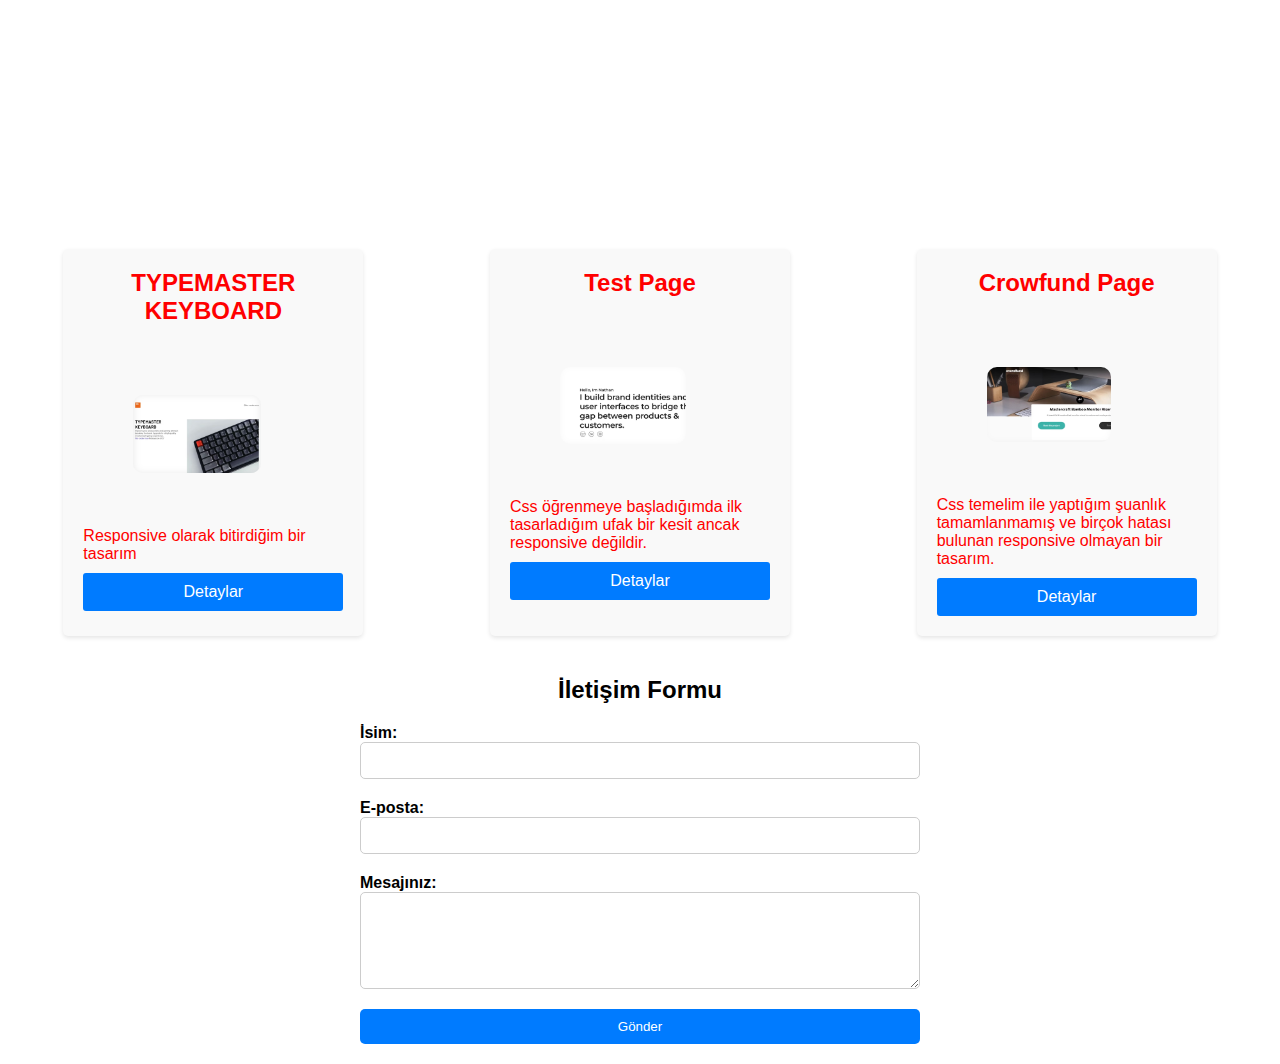
==== index.html @ ea6cc16a "first commit" ====
<!DOCTYPE html>
<html lang="tr">
<head>
    <meta charset="UTF-8">
    <meta name="viewport" content="width=device-width, initial-scale=1.0">
    <title>Benim Projelerim</title>
    <link rel="stylesheet" href="assets/css/style.css">
</head>
<body>
    <div class="container">
        <div class="header fade-in">
            <h1>Burak Projeler</h1>
            <div class="about-me">
                <img src="assets/img/istockphoto-2121895566-1024x1024.jpg" alt="Profil Fotoğrafı">
                <p>Ben bir front end developer'ım ve bu benim projelerimi paylaştığım site.</p>
            </div>
        </div>
            <div class="project-cards color-change">
                <div class="project-card">
                    <h2>TYPEMASTER KEYBOARD</h2>
                    <img src="assets/img/keyboard.png" alt="">
                    <p>Responsive olarak bitirdiğim bir tasarım</p>
                    <a href="https://velvety-brigadeiros-724b7d.netlify.app/" target="_blank">Detaylar</a>
                </div>
                <div class="project-card">
                    <h2>Test Page</h2>
                    <img src="assets/img/testpage.png" alt="">
                    <p>Css öğrenmeye başladığımda ilk tasarladığım ufak bir kesit ancak responsive değildir.</p>
                    <a href="https://cool-frangollo-1b4752.netlify.app" target="_blank">Detaylar</a>
                </div>
                <div class="project-card">
                    <h2>Crowfund Page</h2>
                    <img src="assets/img/crowfund.png" alt="">
                    <p>Css temelim ile yaptığım şuanlık tamamlanmamış ve birçok hatası bulunan responsive olmayan bir tasarım.</p>
                    <a href="https://polite-marigold-a3137e.netlify.app" target="_blank">Detaylar</a>
                </div>
            </div>
            <div class="form">
                <h2>İletişim Formu</h2>
                <form action="#" method="POST">
                    <div class="form-group">
                        <label for="name">İsim:</label>
                        <input type="text" id="name" name="name" required>
                    </div>
                    <div class="form-group">
                        <label for="email">E-posta:</label>
                        <input type="email" id="email" name="email" required>
                    </div>
                    <div class="form-group">
                        <label for="message">Mesajınız:</label>
                        <textarea id="message" name="message" rows="5" required></textarea>
                    </div>
                    <button type="submit">Gönder</button>
                </form>
            </div>
    </div>
</body>
</html>
---- assets/css/style.css ----
* {
    padding: 0;
    margin: 0;
    box-sizing: border-box;
}

body {
    font-family: Arial, sans-serif;
    margin: 0;
    padding: 0;
}

.header {
    background-color: #f0f0f0;
    padding: 20px;
    text-align: center;
}

.about-me {
    margin-top: 20px;
}

.about-me img {
    width: 100px;
    height: 100px;
    border-radius: 50%;
    margin-bottom: 10px;
}

.project-cards {
    display: flex;
    flex-wrap: wrap;
    justify-content: space-around;
    margin-top: 20px;
}

.project-card {
    background-color: #f9f9f9;
    border-radius: 5px;
    box-shadow: 0 2px 4px rgba(0, 0, 0, 0.1);
    width: 300px;
    padding: 20px;
    margin-bottom: 20px;
    transition: transform 0.3s ease-in-out;
}

.project-card img {
    border-radius: 10px;
    margin: 50px 50px;
}

.project-card h2 {
    text-align: center;
}

.project-card:hover {
    transform: translateY(-5px);
}

.project-card p {
    margin-bottom: 10px;
}

.project-card a {
    display: block;
    text-align: center;
    background-color: #007bff;
    color: #fff;
    text-decoration: none;
    padding: 10px 0;
    border-radius: 3px;
    transition: background-color 0.3s ease-in-out;
}

.project-card a:hover {
    background-color: #0056b3;
}

.project-card a:active {
    background-color: #003d7a;
}

.form {
    max-width: 600px;
    margin: 0 auto;
    padding: 20px;
}

h2 {
    text-align: center;
    margin-bottom: 20px;
}

form {
    display: grid;
    gap: 20px;
}

.form-group {
    display: grid;
}

label {
    font-weight: bold;
}

input[type="text"],
input[type="email"],
textarea {
    width: 100%;
    padding: 10px;
    border: 1px solid #ccc;
    border-radius: 5px;
    box-sizing: border-box;
}

button {
    background-color: #007bff;
    color: #fff;
    border: none;
    padding: 10px 20px;
    border-radius: 5px;
    cursor: pointer;
    transition: background-color 0.3s ease-in-out;
}

button:hover {
    background-color: #0056b3;
}



/* keyframe kullanarak sağdan sola animasyonu */
.fade-in {
    opacity: 0;
    animation: fade-in 3s forwards;
}

@keyframes fade-in {
    from {
        opacity: 0;
        transform: translateX(-20px);
    }
    to {
        opacity: 1;
        transform: translateX(0);
    }
}

/* keyframe kullanarak renk değiştirme animasyonu */
.color-change {
    color: red;
    animation: color-change 2s infinite alternate;
}

@keyframes color-change {
    from {
        color: red;
    }
    to {
        color: blue;
    }
}
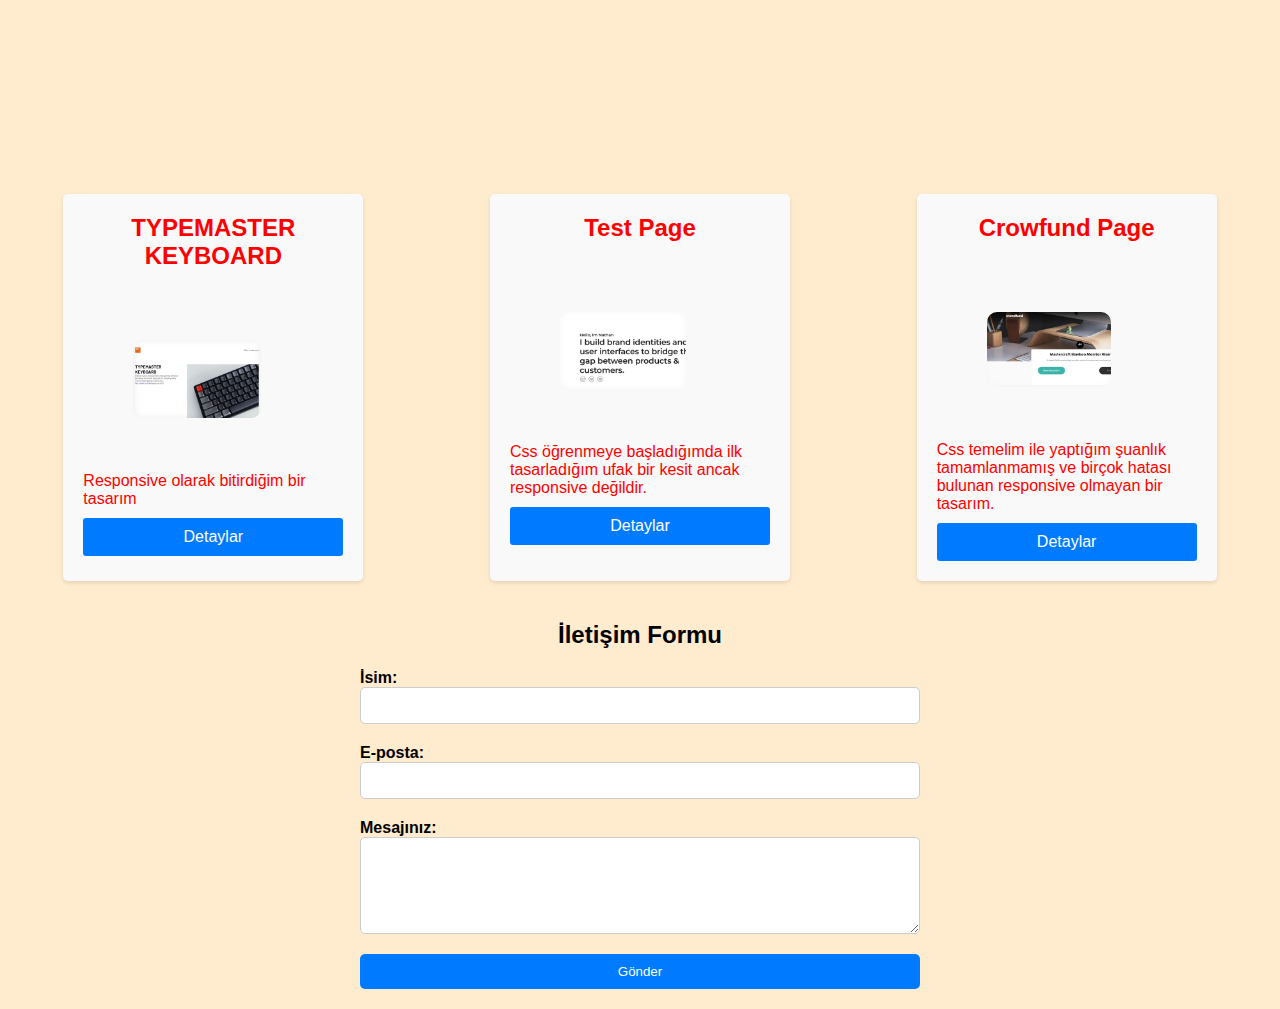
==== commit eb6fe1e3: "header kısmı düzenleniyor" ====
--- a/index.html
+++ b/index.html
@@ -9,10 +9,8 @@
 <body>
     <div class="container">
         <div class="header fade-in">
-            <h1>Burak Projeler</h1>
             <div class="about-me">
                 <img src="assets/img/istockphoto-2121895566-1024x1024.jpg" alt="Profil Fotoğrafı">
-                <p>Ben bir front end developer'ım ve bu benim projelerimi paylaştığım site.</p>
             </div>
         </div>
             <div class="project-cards color-change">
--- a/assets/css/style.css
+++ b/assets/css/style.css
@@ -10,10 +10,13 @@
     padding: 0;
 }
 
+.container{
+    background-color: blanchedalmond;
+}
 .header {
     background-color: #f0f0f0;
     padding: 20px;
-    text-align: center;
+    justify-content: space-between;
 }
 
 .about-me {
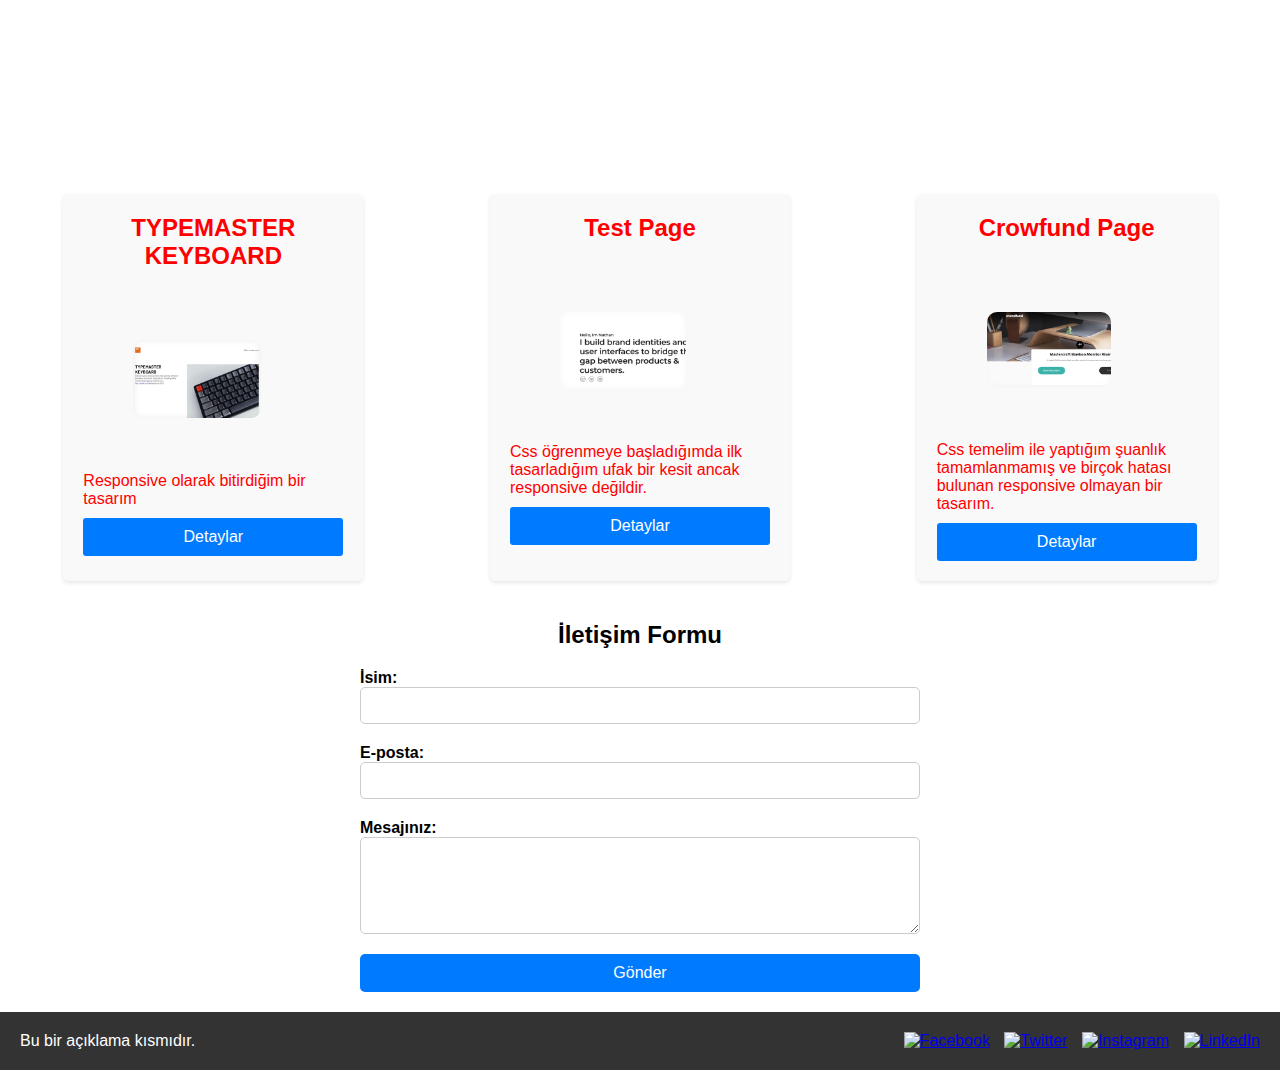
==== commit 82b6a6e7: "footer eklendi ve headerda düzenleme yapıldı" ====
--- a/index.html
+++ b/index.html
@@ -7,33 +7,46 @@
     <link rel="stylesheet" href="assets/css/style.css">
 </head>
 <body>
-    <div class="container">
+
+        <!-- header başlangıç -->
         <div class="header fade-in">
             <div class="about-me">
                 <img src="assets/img/istockphoto-2121895566-1024x1024.jpg" alt="Profil Fotoğrafı">
             </div>
+            <div class="header-right">
+                <a href="#"></a>
+                <a href="#"></a>
+                <a href="#"></a>
+            </div>
         </div>
-            <div class="project-cards color-change">
-                <div class="project-card">
-                    <h2>TYPEMASTER KEYBOARD</h2>
-                    <img src="assets/img/keyboard.png" alt="">
-                    <p>Responsive olarak bitirdiğim bir tasarım</p>
-                    <a href="https://velvety-brigadeiros-724b7d.netlify.app/" target="_blank">Detaylar</a>
+        <!-- header bitim -->
+
+            <!-- card kısmı başlangıç -->
+                <div class="project-cards color-change">
+                    <div class="project-card">
+                        <h2>TYPEMASTER KEYBOARD</h2>
+                        <img src="assets/img/keyboard.png" alt="">
+                        <p>Responsive olarak bitirdiğim bir tasarım</p>
+                        <a href="https://velvety-brigadeiros-724b7d.netlify.app/" target="_blank">Detaylar</a>
+                    </div>
+                    <div class="project-card">
+                        <h2>Test Page</h2>
+                        <img src="assets/img/testpage.png" alt="">
+                        <p>Css öğrenmeye başladığımda ilk tasarladığım ufak bir kesit ancak responsive değildir.</p>
+                        <a href="https://cool-frangollo-1b4752.netlify.app" target="_blank">Detaylar</a>
+                    </div>
+                    <div class="project-card">
+                        <h2>Crowfund Page</h2>
+                        <img src="assets/img/crowfund.png" alt="">
+                        <p>Css temelim ile yaptığım şuanlık tamamlanmamış ve birçok hatası bulunan responsive olmayan bir tasarım.</p>
+                        <a href="https://polite-marigold-a3137e.netlify.app" target="_blank">Detaylar</a>
+                    </div>
                 </div>
-                <div class="project-card">
-                    <h2>Test Page</h2>
-                    <img src="assets/img/testpage.png" alt="">
-                    <p>Css öğrenmeye başladığımda ilk tasarladığım ufak bir kesit ancak responsive değildir.</p>
-                    <a href="https://cool-frangollo-1b4752.netlify.app" target="_blank">Detaylar</a>
-                </div>
-                <div class="project-card">
-                    <h2>Crowfund Page</h2>
-                    <img src="assets/img/crowfund.png" alt="">
-                    <p>Css temelim ile yaptığım şuanlık tamamlanmamış ve birçok hatası bulunan responsive olmayan bir tasarım.</p>
-                    <a href="https://polite-marigold-a3137e.netlify.app" target="_blank">Detaylar</a>
-                </div>
-            </div>
-            <div class="form">
+            <!-- card kısmı bitim -->
+
+
+            <!-- form kısmı başlangıç -->
+                <div class="form">
                 <h2>İletişim Formu</h2>
                 <form action="#" method="POST">
                     <div class="form-group">
@@ -48,9 +61,25 @@
                         <label for="message">Mesajınız:</label>
                         <textarea id="message" name="message" rows="5" required></textarea>
                     </div>
-                    <button type="submit">Gönder</button>
+                    <a href="#" type="submit">Gönder</a>
                 </form>
+                </div>
+            <!-- form kısmı bitim -->
+
+
+                <!-- footer başlangıç -->
+            <div class="footer">
+                <div class="left">
+                    <p>Bu bir açıklama kısmıdır.</p>
+                </div>
+                <div class="right">
+                    <a href="#"><img src="facebook_logo.png" alt="Facebook"></a>
+                    <a href="#"><img src="twitter_logo.png" alt="Twitter"></a>
+                    <a href="#"><img src="instagram_logo.png" alt="Instagram"></a>
+                    <a href="#"><img src="linkedin_logo.png" alt="LinkedIn"></a>
+                </div>
             </div>
-    </div>
+            <!-- footer bitim -->
+            
 </body>
 </html>
--- a/assets/css/style.css
+++ b/assets/css/style.css
@@ -10,9 +10,6 @@
     padding: 0;
 }
 
-.container{
-    background-color: blanchedalmond;
-}
 .header {
     background-color: #f0f0f0;
     padding: 20px;
@@ -35,6 +32,7 @@
     flex-wrap: wrap;
     justify-content: space-around;
     margin-top: 20px;
+    
 }
 
 .project-card {
@@ -97,6 +95,18 @@
 form {
     display: grid;
     gap: 20px;
+
+    a{
+        text-decoration: none;
+        text-align: center;
+        background-color: #007bff;
+        color: #fff;
+        border: none;
+        padding: 10px 20px;
+        border-radius: 5px;
+        cursor: pointer;
+        transition: background-color 0.3s ease-in-out;
+    }
 }
 
 .form-group {
@@ -117,20 +127,33 @@
     box-sizing: border-box;
 }
 
-button {
-    background-color: #007bff;
-    color: #fff;
-    border: none;
-    padding: 10px 20px;
-    border-radius: 5px;
-    cursor: pointer;
-    transition: background-color 0.3s ease-in-out;
-}
+ 
 
 button:hover {
     background-color: #0056b3;
 }
 
+.footer {
+    background-color: #333; /* Footer arka plan rengi */
+    color: white; /* Metin rengi */
+    padding: 20px; /* Padding değerleri */
+    display: flex;
+    justify-content: space-between; /* Sol ve sağ kenarlar arasında boşluk */
+    align-items: center; /* Öğeleri dikey olarak hizalar */
+}
+
+.footer .left p {
+    margin: 0; /* Paragrafın kenar boşluğunu sıfırla */
+}
+
+.footer .right a {
+    margin-left: 10px; /* Logo öğeleri arasında boşluk */
+}
+
+.footer .right a img {
+    width: 30px; /* Logo öğe genişliği */
+    height: auto; /* Logo öğe yüksekliği otomatik */
+}
 
 
 /* keyframe kullanarak sağdan sola animasyonu */
@@ -164,3 +187,5 @@
         color: blue;
     }
 }
+
+
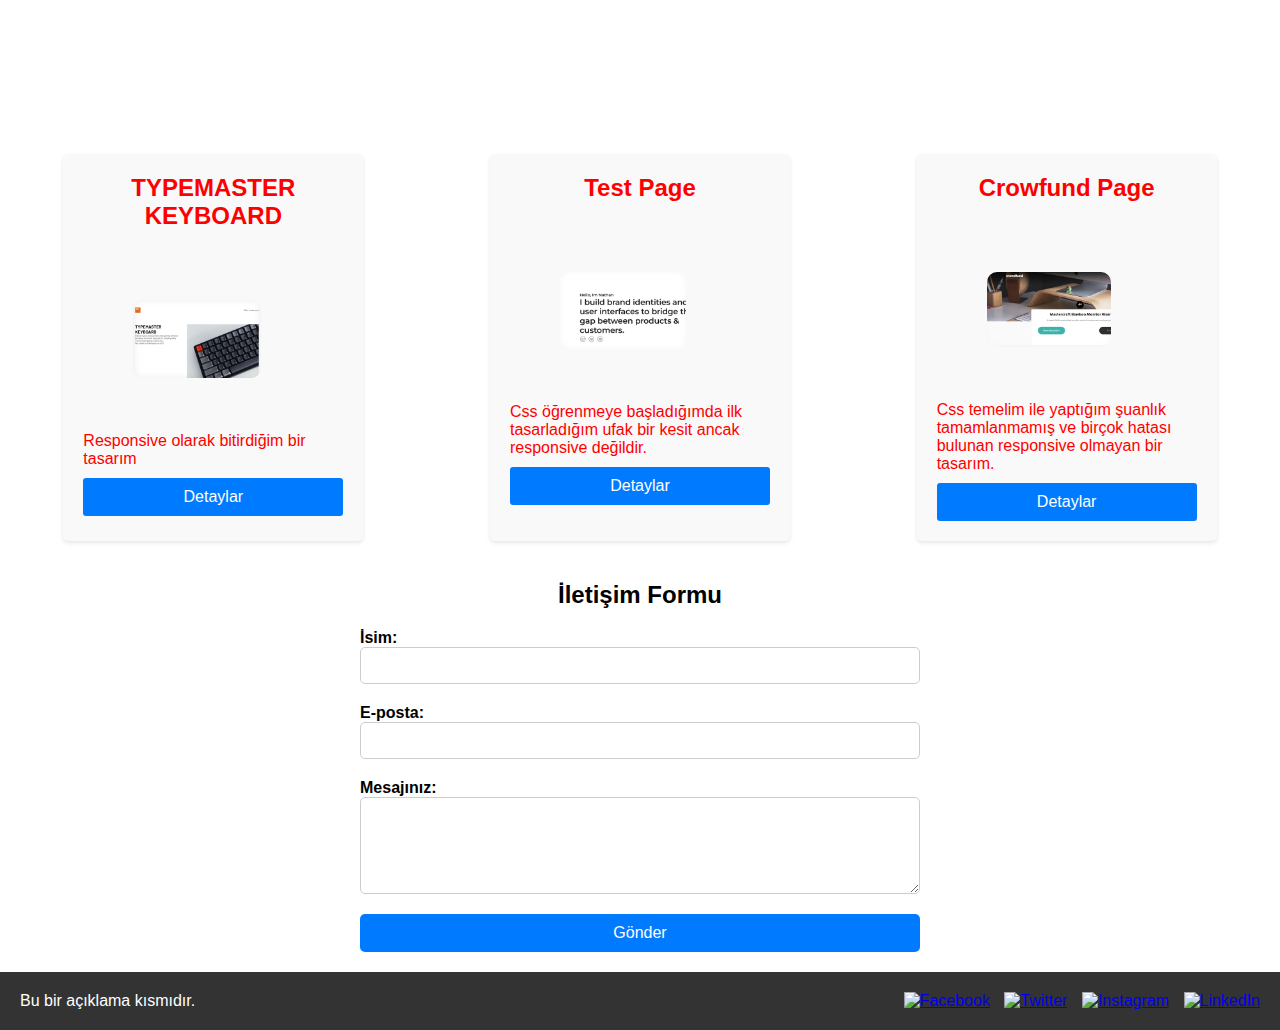
==== commit ff9fa091: "headerde renk değişimi yaptım" ====
--- a/index.html
+++ b/index.html
@@ -14,9 +14,9 @@
                 <img src="assets/img/istockphoto-2121895566-1024x1024.jpg" alt="Profil Fotoğrafı">
             </div>
             <div class="header-right">
-                <a href="#"></a>
-                <a href="#"></a>
-                <a href="#"></a>
+                <a href="#">Hakkımda</a>
+                <a href="#">Projelerim</a>
+                <a href="#">İletişim</a>
             </div>
         </div>
         <!-- header bitim -->
--- a/assets/css/style.css
+++ b/assets/css/style.css
@@ -11,9 +11,28 @@
 }
 
 .header {
-    background-color: #f0f0f0;
-    padding: 20px;
+    background-color: rgb(26, 25, 25);
     justify-content: space-between;
+    display: flex;
+    padding-inline: 50px;
+}
+
+.header-right{
+    display: flex;
+    gap: 50px;
+    align-items: center;
+}
+
+.header .header-right a {
+    text-decoration: none;
+    margin-right: 20px; 
+    font-size: 18px; 
+    transition: color 0.3s;
+    color:white;
+}
+
+.header .header-right a:hover {
+    color: #ffd700;
 }
 
 .about-me {
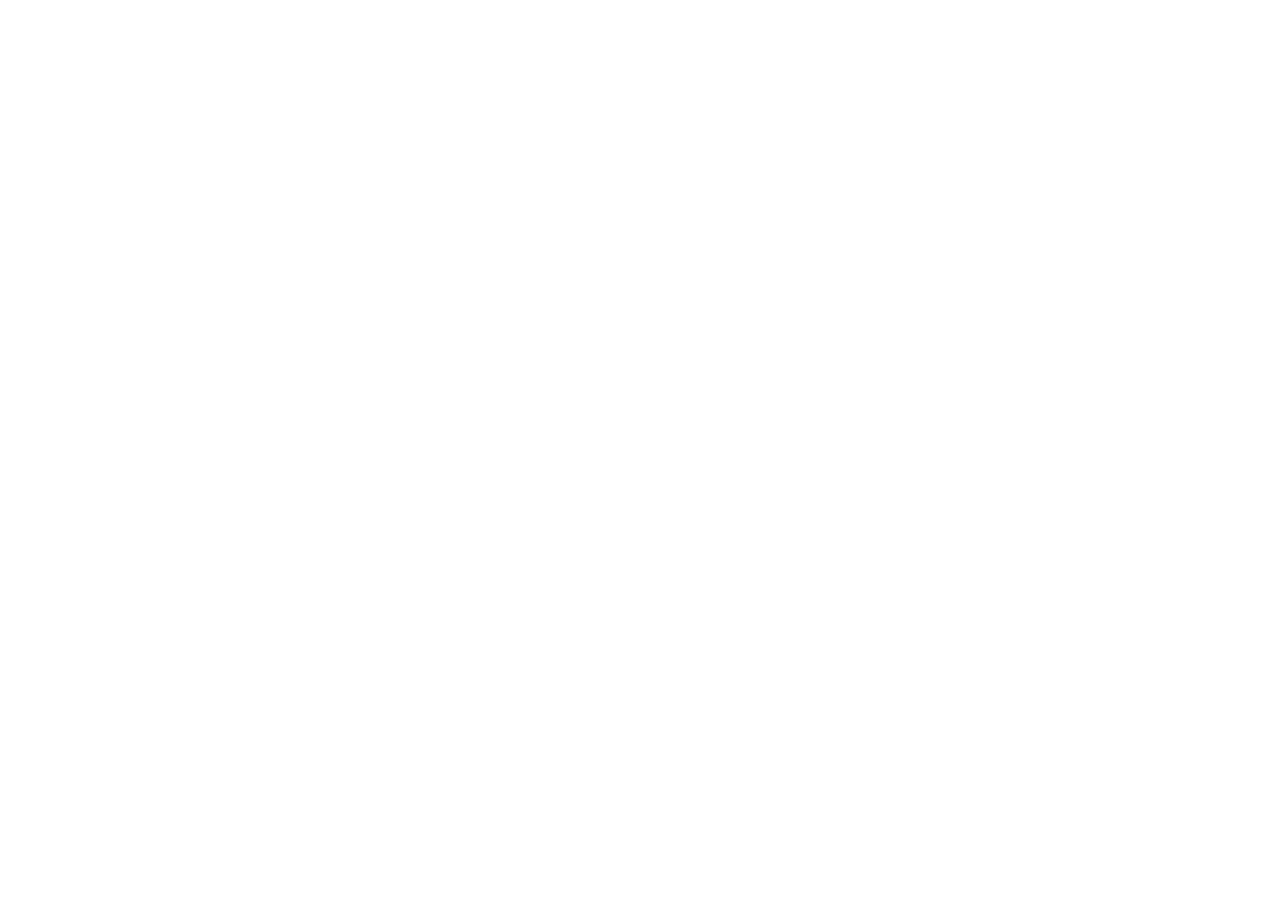
==== commit 2c4275a0: "projeler.html eklendi ve bölündü" ====
--- a/index.html
+++ b/index.html
@@ -7,79 +7,6 @@
     <link rel="stylesheet" href="assets/css/style.css">
 </head>
 <body>
-
-        <!-- header başlangıç -->
-        <div class="header fade-in">
-            <div class="about-me">
-                <img src="assets/img/istockphoto-2121895566-1024x1024.jpg" alt="Profil Fotoğrafı">
-            </div>
-            <div class="header-right">
-                <a href="#">Hakkımda</a>
-                <a href="#">Projelerim</a>
-                <a href="#">İletişim</a>
-            </div>
-        </div>
-        <!-- header bitim -->
-
-            <!-- card kısmı başlangıç -->
-                <div class="project-cards color-change">
-                    <div class="project-card">
-                        <h2>TYPEMASTER KEYBOARD</h2>
-                        <img src="assets/img/keyboard.png" alt="">
-                        <p>Responsive olarak bitirdiğim bir tasarım</p>
-                        <a href="https://velvety-brigadeiros-724b7d.netlify.app/" target="_blank">Detaylar</a>
-                    </div>
-                    <div class="project-card">
-                        <h2>Test Page</h2>
-                        <img src="assets/img/testpage.png" alt="">
-                        <p>Css öğrenmeye başladığımda ilk tasarladığım ufak bir kesit ancak responsive değildir.</p>
-                        <a href="https://cool-frangollo-1b4752.netlify.app" target="_blank">Detaylar</a>
-                    </div>
-                    <div class="project-card">
-                        <h2>Crowfund Page</h2>
-                        <img src="assets/img/crowfund.png" alt="">
-                        <p>Css temelim ile yaptığım şuanlık tamamlanmamış ve birçok hatası bulunan responsive olmayan bir tasarım.</p>
-                        <a href="https://polite-marigold-a3137e.netlify.app" target="_blank">Detaylar</a>
-                    </div>
-                </div>
-            <!-- card kısmı bitim -->
-
-
-            <!-- form kısmı başlangıç -->
-                <div class="form">
-                <h2>İletişim Formu</h2>
-                <form action="#" method="POST">
-                    <div class="form-group">
-                        <label for="name">İsim:</label>
-                        <input type="text" id="name" name="name" required>
-                    </div>
-                    <div class="form-group">
-                        <label for="email">E-posta:</label>
-                        <input type="email" id="email" name="email" required>
-                    </div>
-                    <div class="form-group">
-                        <label for="message">Mesajınız:</label>
-                        <textarea id="message" name="message" rows="5" required></textarea>
-                    </div>
-                    <a href="#" type="submit">Gönder</a>
-                </form>
-                </div>
-            <!-- form kısmı bitim -->
-
-
-                <!-- footer başlangıç -->
-            <div class="footer">
-                <div class="left">
-                    <p>Bu bir açıklama kısmıdır.</p>
-                </div>
-                <div class="right">
-                    <a href="#"><img src="facebook_logo.png" alt="Facebook"></a>
-                    <a href="#"><img src="twitter_logo.png" alt="Twitter"></a>
-                    <a href="#"><img src="instagram_logo.png" alt="Instagram"></a>
-                    <a href="#"><img src="linkedin_logo.png" alt="LinkedIn"></a>
-                </div>
-            </div>
-            <!-- footer bitim -->
-            
+    
 </body>
 </html>
--- a/assets/css/style.css
+++ b/assets/css/style.css
@@ -153,12 +153,18 @@
 }
 
 .footer {
-    background-color: #333; /* Footer arka plan rengi */
-    color: white; /* Metin rengi */
-    padding: 20px; /* Padding değerleri */
-    display: flex;
-    justify-content: space-between; /* Sol ve sağ kenarlar arasında boşluk */
-    align-items: center; /* Öğeleri dikey olarak hizalar */
+    background-color: #333;
+    color: white; 
+    padding: 20px; 
+    display: flex;
+    justify-content: space-between; 
+    align-items: center; 
+    position: fixed; 
+    bottom: 0; 
+    width: 100%; 
+    z-index: 1000; 
+    
+    
 }
 
 .footer .left p {
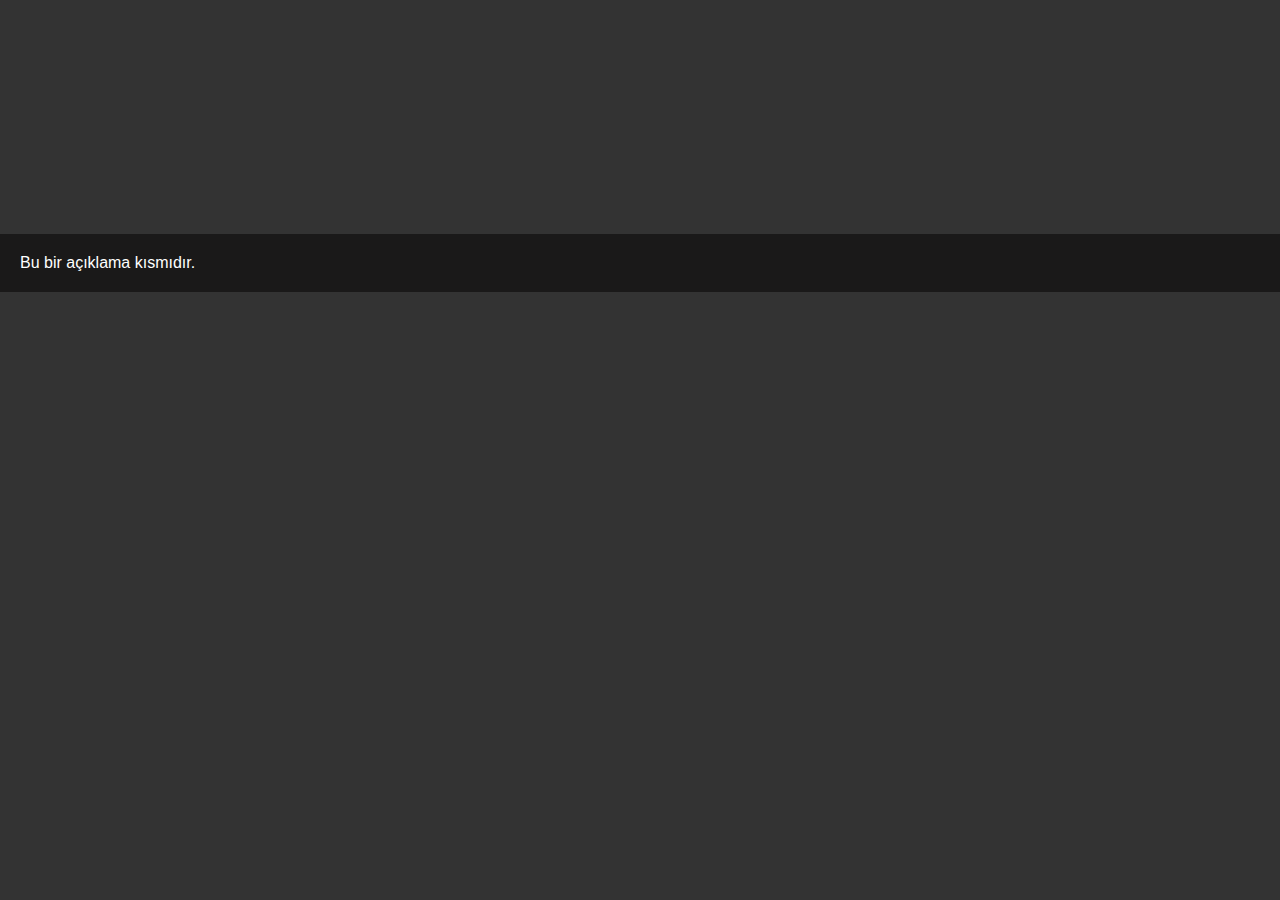
==== commit aea122f2: "düzenleme" ====
--- a/index.html
+++ b/index.html
@@ -5,8 +5,34 @@
     <meta name="viewport" content="width=device-width, initial-scale=1.0">
     <title>Benim Projelerim</title>
     <link rel="stylesheet" href="assets/css/style.css">
+    <link rel="stylesheet" href="https://cdnjs.cloudflare.com/ajax/libs/font-awesome/6.5.2/css/all.min.css" integrity="sha512-SnH5WK+bZxgPHs44uWIX+LLJAJ9/2PkPKZ5QiAj6Ta86w+fsb2TkcmfRyVX3pBnMFcV7oQPJkl9QevSCWr3W6A==" crossorigin="anonymous" referrerpolicy="no-referrer" />
 </head>
 <body>
-    
-</body>
-</html>
+
+        <!-- header başlangıç kısmı -->
+        <div class="header fade-in">
+            <div class="about-me">
+                <img src="assets/img/istockphoto-2121895566-1024x1024.jpg" alt="Profil Fotoğrafı">
+            </div>
+            <div class="header-right">
+                <a href="anasayfa.html">Anasayfa</a>
+                <a href="hakkımda.html">hakkımda</a>
+                <a href="projeler.html">Projelerim</a>
+                <a href="form.html">İletişim</a>
+            </div>
+        </div>
+        <!-- header bitim -->
+
+        <!-- footer başlangıç -->
+            <div class="footer">
+                <div class="left">
+                    <p>Bu bir açıklama kısmıdır.</p>
+                </div>
+                <div class="right">
+                    <a href="https://www.instagram.com/burak_oz09" class="fa-brands fa-instagram fa-beat-fade fa-2xl" target="_blank" class="fa-brands fa-instagram fa-beat-fade fa-2xl" style="color: #fcfcfb;"></a>
+                    <a class="fa-brands fa-twitter fa-beat-fade fa-2xl" target="_blank"  style="color: #fcfcfb;"></a>
+                    <a class="fa-brands fa-github fa-beat-fade fa-2xl" target="_blank" style="color: #fcfcfb;"></a>                    
+                    <a class="fa-brands fa-linkedin fa-beat-fade fa-2xl" target="_blank" style="color: #fcfcfb;"></a>                
+                </div>
+            </div>
+        <!-- footer bitim -->--- a/assets/css/style.css
+++ b/assets/css/style.css
@@ -8,6 +8,7 @@
     font-family: Arial, sans-serif;
     margin: 0;
     padding: 0;
+    background-color: #333;
 }
 
 .header {
@@ -47,18 +48,18 @@
 }
 
 .project-cards {
-    display: flex;
-    flex-wrap: wrap;
-    justify-content: space-around;
+    display: grid;
+    grid-template-columns: repeat(2,1fr);
     margin-top: 20px;
-    
+    margin-inline: 20px;
 }
 
 .project-card {
-    background-color: #f9f9f9;
+    margin-right: 10px;
+    background-color: #ffffff;
     border-radius: 5px;
     box-shadow: 0 2px 4px rgba(0, 0, 0, 0.1);
-    width: 300px;
+    max-width: 800px;
     padding: 20px;
     margin-bottom: 20px;
     transition: transform 0.3s ease-in-out;
@@ -66,7 +67,7 @@
 
 .project-card img {
     border-radius: 10px;
-    margin: 50px 50px;
+    margin: 0 auto;
 }
 
 .project-card h2 {
@@ -79,6 +80,7 @@
 
 .project-card p {
     margin-bottom: 10px;
+    text-align: center;
 }
 
 .project-card a {
@@ -101,39 +103,28 @@
 }
 
 .form {
-    max-width: 600px;
-    margin: 0 auto;
+    width: 100%;
+    background-color: #f9f9f9;
     padding: 20px;
-}
-
-h2 {
+    border-radius: 10px;
+    box-shadow: 0 2px 4px rgba(0, 0, 0, 0.1);
+    box-sizing: border-box;
+}
+
+.form h2 {
     text-align: center;
     margin-bottom: 20px;
-}
-
-form {
-    display: grid;
-    gap: 20px;
-
-    a{
-        text-decoration: none;
-        text-align: center;
-        background-color: #007bff;
-        color: #fff;
-        border: none;
-        padding: 10px 20px;
-        border-radius: 5px;
-        cursor: pointer;
-        transition: background-color 0.3s ease-in-out;
-    }
+    color: #333; 
 }
 
 .form-group {
-    display: grid;
+    margin-bottom: 20px;
 }
 
 label {
-    font-weight: bold;
+    display: block;
+    margin-bottom: 5px;
+    color: #555;
 }
 
 input[type="text"],
@@ -146,23 +137,39 @@
     box-sizing: border-box;
 }
 
- 
-
-button:hover {
-    background-color: #0056b3;
-}
+textarea {
+    resize: vertical;
+}
+
+a[type="submit"] {
+    display: block;
+    width: 100%;
+    background-color: #007bff;
+    color: #fff;
+    text-align: center;
+    padding: 10px 0;
+    border: none;
+    border-radius: 5px;
+    text-decoration: none;
+    transition: background-color 0.3s ease-in-out;
+}
+
+a[type="submit"]:hover {
+    background-color: #0056b3; 
+}
+
 
 .footer {
-    background-color: #333;
+    margin-top: 100px;
+    background-color: rgb(26, 25, 25);
     color: white; 
     padding: 20px; 
     display: flex;
     justify-content: space-between; 
     align-items: center; 
-    position: fixed; 
     bottom: 0; 
     width: 100%; 
-    z-index: 1000; 
+
     
     
 }
@@ -173,6 +180,7 @@
 
 .footer .right a {
     margin-left: 10px; /* Logo öğeleri arasında boşluk */
+   
 }
 
 .footer .right a img {
@@ -180,6 +188,14 @@
     height: auto; /* Logo öğe yüksekliği otomatik */
 }
 
+.right{
+    display: flex;
+    gap: 30px;
+
+    a{
+        text-decoration: none;
+    }
+}
 
 /* keyframe kullanarak sağdan sola animasyonu */
 .fade-in {
@@ -214,3 +230,10 @@
 }
 
 
+@media (width<=768px){
+    .project-cards{
+        grid-template-columns: repeat(1,1fr);
+        margin-inline: 0px;
+    }
+}
+
